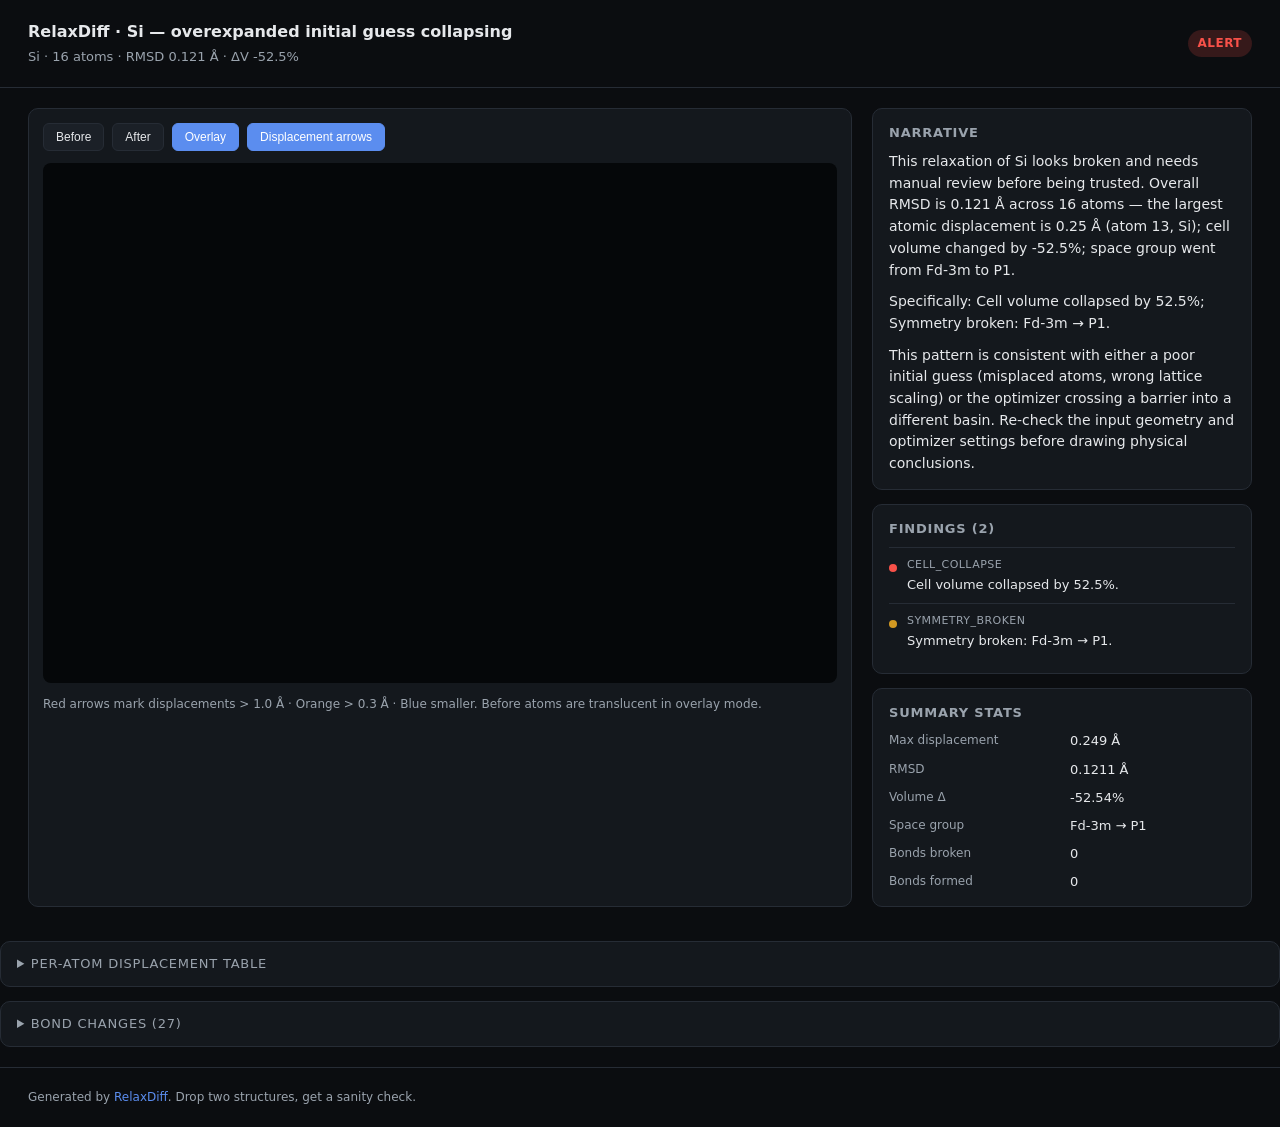
==== docs/cases/collapse.html @ 1f1e2adc "Optimize demo pipeline and symmetry handling - Rewrite examples/build.py with pure geometric constru" ====
<!doctype html>
<html lang="en">
<head>
  <meta charset="utf-8" />
  <meta name="viewport" content="width=device-width, initial-scale=1" />
  <title>RelaxDiff · Si — overexpanded initial guess collapsing</title>
  <script src="https://3Dmol.org/build/3Dmol-min.js"></script>
  <style>:root {
  --bg: #0b0d10;
  --panel: #14181d;
  --panel-2: #1b2027;
  --border: #262c35;
  --text: #e6e8eb;
  --text-dim: #9aa3ad;
  --accent: #5b8def;
  --ok: #3fb950;
  --info: #58a6ff;
  --warn: #d29922;
  --alert: #f85149;
}

* { box-sizing: border-box; }

body {
  margin: 0;
  font-family: -apple-system, BlinkMacSystemFont, "Inter", "SF Pro Text", system-ui, sans-serif;
  background: var(--bg);
  color: var(--text);
  font-size: 14px;
  line-height: 1.55;
}

header {
  padding: 20px 28px;
  border-bottom: 1px solid var(--border);
  display: flex;
  align-items: center;
  justify-content: space-between;
}

header .title { font-size: 16px; font-weight: 600; }
header .subtitle { color: var(--text-dim); font-size: 13px; margin-top: 2px; }

.severity-chip {
  display: inline-block;
  padding: 4px 10px;
  border-radius: 999px;
  font-size: 12px;
  font-weight: 600;
  text-transform: uppercase;
  letter-spacing: 0.04em;
}
.severity-ok    { background: rgba(63, 185, 80, 0.15);  color: var(--ok); }
.severity-info  { background: rgba(88, 166, 255, 0.15); color: var(--info); }
.severity-warn  { background: rgba(210, 153, 34, 0.18); color: var(--warn); }
.severity-alert { background: rgba(248, 81, 73, 0.18);  color: var(--alert); }

main {
  display: grid;
  grid-template-columns: 1fr 380px;
  gap: 20px;
  padding: 20px 28px;
  max-width: 1400px;
  margin: 0 auto;
}

@media (max-width: 980px) {
  main { grid-template-columns: 1fr; }
}

.viewer-card {
  background: var(--panel);
  border: 1px solid var(--border);
  border-radius: 10px;
  padding: 14px;
  display: flex;
  flex-direction: column;
  gap: 12px;
}

.viewer-controls {
  display: flex;
  gap: 8px;
  flex-wrap: wrap;
}

.viewer-controls button {
  background: var(--panel-2);
  color: var(--text);
  border: 1px solid var(--border);
  padding: 6px 12px;
  border-radius: 6px;
  font-size: 12px;
  cursor: pointer;
}
.viewer-controls button.active { background: var(--accent); border-color: var(--accent); color: white; }
.viewer-controls button:hover { border-color: var(--accent); }

#viewer {
  width: 100%;
  height: 520px;
  background: #050709;
  border-radius: 8px;
  position: relative;
}

.sidebar {
  display: flex;
  flex-direction: column;
  gap: 14px;
}

.card {
  background: var(--panel);
  border: 1px solid var(--border);
  border-radius: 10px;
  padding: 14px 16px;
}

.card h3 {
  margin: 0 0 8px;
  font-size: 13px;
  text-transform: uppercase;
  letter-spacing: 0.06em;
  color: var(--text-dim);
}

.narrative p { margin: 0 0 10px; }
.narrative p:last-child { margin-bottom: 0; }

.finding {
  display: flex;
  gap: 10px;
  align-items: flex-start;
  padding: 8px 0;
  border-top: 1px solid var(--border);
}
.finding:first-child { border-top: none; }
.finding .pill {
  flex-shrink: 0;
  width: 8px; height: 8px;
  border-radius: 50%;
  margin-top: 8px;
}
.finding .pill.ok    { background: var(--ok); }
.finding .pill.info  { background: var(--info); }
.finding .pill.warn  { background: var(--warn); }
.finding .pill.alert { background: var(--alert); }
.finding .body { flex: 1; }
.finding .rule { font-size: 11px; color: var(--text-dim); text-transform: uppercase; letter-spacing: 0.04em; }
.finding .short { font-size: 13px; margin-top: 2px; }

.stats {
  display: grid;
  grid-template-columns: 1fr 1fr;
  gap: 8px 16px;
}
.stat-label { color: var(--text-dim); font-size: 12px; }
.stat-value { font-size: 13px; font-variant-numeric: tabular-nums; }

details {
  background: var(--panel);
  border: 1px solid var(--border);
  border-radius: 10px;
  padding: 12px 16px;
  margin-top: 14px;
}
details summary {
  cursor: pointer;
  font-size: 13px;
  color: var(--text-dim);
  text-transform: uppercase;
  letter-spacing: 0.06em;
}
details[open] summary { margin-bottom: 10px; }

table {
  width: 100%;
  border-collapse: collapse;
  font-size: 12px;
  font-variant-numeric: tabular-nums;
}
table th, table td {
  text-align: left;
  padding: 6px 10px;
  border-bottom: 1px solid var(--border);
}
table th { color: var(--text-dim); font-weight: 500; }

footer {
  padding: 20px 28px;
  color: var(--text-dim);
  font-size: 12px;
  border-top: 1px solid var(--border);
  margin-top: 20px;
}
footer a { color: var(--accent); text-decoration: none; }</style>
</head>
<body>

<header>
  <div>
    <div class="title">RelaxDiff · Si — overexpanded initial guess collapsing</div>
    <div class="subtitle">
      Si · 16 atoms ·
      RMSD 0.121 Å ·
      ΔV -52.5%
    </div>
  </div>
  <div class="severity-chip severity-alert">
    alert
  </div>
</header>

<main>
  <section class="viewer-card">
    <div class="viewer-controls">
      <button data-mode="before">Before</button>
      <button data-mode="after">After</button>
      <button data-mode="both" class="active">Overlay</button>
      <button id="toggle-arrows" class="active">Displacement arrows</button>
    </div>
    <div id="viewer"></div>
    <div style="color: var(--text-dim); font-size: 12px;">
      Red arrows mark displacements &gt; 1.0 Å · Orange &gt; 0.3 Å · Blue smaller.
      Before atoms are translucent in overlay mode.
    </div>
  </section>

  <aside class="sidebar">
    <div class="card narrative">
      <h3>Narrative</h3>
      <p>This relaxation of Si looks broken and needs manual review before being trusted. Overall RMSD is 0.121 Å across 16 atoms — the largest atomic displacement is 0.25 Å (atom 13, Si); cell volume changed by -52.5%; space group went from Fd-3m to P1.</p>
<p>Specifically: Cell volume collapsed by 52.5%; Symmetry broken: Fd-3m → P1.</p>
<p>This pattern is consistent with either a poor initial guess (misplaced atoms, wrong lattice scaling) or the optimizer crossing a barrier into a different basin. Re-check the input geometry and optimizer settings before drawing physical conclusions.</p>
    </div>

    <div class="card">
      <h3>Findings (2)</h3>
      
      <div class="finding">
        <div class="pill alert"></div>
        <div class="body">
          <div class="rule">cell_collapse</div>
          <div class="short">Cell volume collapsed by 52.5%.</div>
        </div>
      </div>
      
      <div class="finding">
        <div class="pill warn"></div>
        <div class="body">
          <div class="rule">symmetry_broken</div>
          <div class="short">Symmetry broken: Fd-3m → P1.</div>
        </div>
      </div>
      
    </div>

    <div class="card">
      <h3>Summary stats</h3>
      <div class="stats">
        <div class="stat-label">Max displacement</div>
        <div class="stat-value">0.249 Å</div>
        <div class="stat-label">RMSD</div>
        <div class="stat-value">0.1211 Å</div>
        <div class="stat-label">Volume Δ</div>
        <div class="stat-value">-52.54%</div>
        <div class="stat-label">Space group</div>
        <div class="stat-value">Fd-3m → P1</div>
        <div class="stat-label">Bonds broken</div>
        <div class="stat-value">0</div>
        <div class="stat-label">Bonds formed</div>
        <div class="stat-value">0</div>
      </div>
    </div>
  </aside>
</main>

<details>
  <summary>Per-atom displacement table</summary>
  <table>
    <thead>
      <tr>
        <th>#</th><th>Element</th><th>Displacement (Å)</th><th>CN before</th><th>CN after</th><th>ΔCN</th>
      </tr>
    </thead>
    <tbody>
      
      <tr>
        <td>0</td>
        <td>Si</td>
        <td>0.044</td>
        <td>4</td>
        <td>4</td>
        <td>—</td>
      </tr>
      
      <tr>
        <td>1</td>
        <td>Si</td>
        <td>0.164</td>
        <td>4</td>
        <td>4</td>
        <td>—</td>
      </tr>
      
      <tr>
        <td>2</td>
        <td>Si</td>
        <td>0.164</td>
        <td>4</td>
        <td>4</td>
        <td>—</td>
      </tr>
      
      <tr>
        <td>3</td>
        <td>Si</td>
        <td>0.091</td>
        <td>4</td>
        <td>4</td>
        <td>—</td>
      </tr>
      
      <tr>
        <td>4</td>
        <td>Si</td>
        <td>0.039</td>
        <td>4</td>
        <td>4</td>
        <td>—</td>
      </tr>
      
      <tr>
        <td>5</td>
        <td>Si</td>
        <td>0.163</td>
        <td>4</td>
        <td>4</td>
        <td>—</td>
      </tr>
      
      <tr>
        <td>6</td>
        <td>Si</td>
        <td>0.025</td>
        <td>4</td>
        <td>4</td>
        <td>—</td>
      </tr>
      
      <tr>
        <td>7</td>
        <td>Si</td>
        <td>0.023</td>
        <td>4</td>
        <td>4</td>
        <td>—</td>
      </tr>
      
      <tr>
        <td>8</td>
        <td>Si</td>
        <td>0.128</td>
        <td>4</td>
        <td>4</td>
        <td>—</td>
      </tr>
      
      <tr>
        <td>9</td>
        <td>Si</td>
        <td>0.101</td>
        <td>4</td>
        <td>4</td>
        <td>—</td>
      </tr>
      
      <tr>
        <td>10</td>
        <td>Si</td>
        <td>0.125</td>
        <td>4</td>
        <td>4</td>
        <td>—</td>
      </tr>
      
      <tr>
        <td>11</td>
        <td>Si</td>
        <td>0.066</td>
        <td>4</td>
        <td>4</td>
        <td>—</td>
      </tr>
      
      <tr>
        <td>12</td>
        <td>Si</td>
        <td>0.089</td>
        <td>4</td>
        <td>4</td>
        <td>—</td>
      </tr>
      
      <tr>
        <td>13</td>
        <td>Si</td>
        <td>0.249</td>
        <td>4</td>
        <td>4</td>
        <td>—</td>
      </tr>
      
      <tr>
        <td>14</td>
        <td>Si</td>
        <td>0.148</td>
        <td>4</td>
        <td>4</td>
        <td>—</td>
      </tr>
      
      <tr>
        <td>15</td>
        <td>Si</td>
        <td>0.059</td>
        <td>4</td>
        <td>4</td>
        <td>—</td>
      </tr>
      
    </tbody>
  </table>
</details>

<details>
  <summary>Bond changes (27)</summary>
  
  <table>
    <thead>
      <tr><th>i</th><th>j</th><th>Pair</th><th>Before (Å)</th><th>After (Å)</th><th>Δ (Å)</th><th>Kind</th></tr>
    </thead>
    <tbody>
      
      <tr>
        <td>0</td>
        <td>1</td>
        <td>Si–Si</td>
        <td>2.351</td>
        <td>1.589</td>
        <td>-0.762</td>
        <td>compressed</td>
      </tr>
      
      <tr>
        <td>0</td>
        <td>3</td>
        <td>Si–Si</td>
        <td>2.351</td>
        <td>1.965</td>
        <td>-0.387</td>
        <td>compressed</td>
      </tr>
      
      <tr>
        <td>0</td>
        <td>5</td>
        <td>Si–Si</td>
        <td>2.351</td>
        <td>1.808</td>
        <td>-0.544</td>
        <td>compressed</td>
      </tr>
      
      <tr>
        <td>0</td>
        <td>9</td>
        <td>Si–Si</td>
        <td>2.351</td>
        <td>1.811</td>
        <td>-0.540</td>
        <td>compressed</td>
      </tr>
      
      <tr>
        <td>1</td>
        <td>2</td>
        <td>Si–Si</td>
        <td>2.351</td>
        <td>1.920</td>
        <td>-0.431</td>
        <td>compressed</td>
      </tr>
      
      <tr>
        <td>1</td>
        <td>4</td>
        <td>Si–Si</td>
        <td>2.351</td>
        <td>1.739</td>
        <td>-0.612</td>
        <td>compressed</td>
      </tr>
      
      <tr>
        <td>1</td>
        <td>8</td>
        <td>Si–Si</td>
        <td>2.351</td>
        <td>1.933</td>
        <td>-0.418</td>
        <td>compressed</td>
      </tr>
      
      <tr>
        <td>2</td>
        <td>7</td>
        <td>Si–Si</td>
        <td>2.351</td>
        <td>1.788</td>
        <td>-0.563</td>
        <td>compressed</td>
      </tr>
      
      <tr>
        <td>2</td>
        <td>11</td>
        <td>Si–Si</td>
        <td>2.351</td>
        <td>1.727</td>
        <td>-0.624</td>
        <td>compressed</td>
      </tr>
      
      <tr>
        <td>3</td>
        <td>6</td>
        <td>Si–Si</td>
        <td>2.351</td>
        <td>1.690</td>
        <td>-0.661</td>
        <td>compressed</td>
      </tr>
      
      <tr>
        <td>3</td>
        <td>10</td>
        <td>Si–Si</td>
        <td>2.351</td>
        <td>1.914</td>
        <td>-0.437</td>
        <td>compressed</td>
      </tr>
      
      <tr>
        <td>4</td>
        <td>7</td>
        <td>Si–Si</td>
        <td>2.351</td>
        <td>1.994</td>
        <td>-0.357</td>
        <td>compressed</td>
      </tr>
      
      <tr>
        <td>4</td>
        <td>13</td>
        <td>Si–Si</td>
        <td>2.351</td>
        <td>1.845</td>
        <td>-0.506</td>
        <td>compressed</td>
      </tr>
      
      <tr>
        <td>5</td>
        <td>6</td>
        <td>Si–Si</td>
        <td>2.351</td>
        <td>1.895</td>
        <td>-0.456</td>
        <td>compressed</td>
      </tr>
      
      <tr>
        <td>5</td>
        <td>12</td>
        <td>Si–Si</td>
        <td>2.351</td>
        <td>1.529</td>
        <td>-0.822</td>
        <td>compressed</td>
      </tr>
      
      <tr>
        <td>6</td>
        <td>7</td>
        <td>Si–Si</td>
        <td>2.351</td>
        <td>1.754</td>
        <td>-0.597</td>
        <td>compressed</td>
      </tr>
      
      <tr>
        <td>6</td>
        <td>15</td>
        <td>Si–Si</td>
        <td>2.351</td>
        <td>1.914</td>
        <td>-0.438</td>
        <td>compressed</td>
      </tr>
      
      <tr>
        <td>7</td>
        <td>14</td>
        <td>Si–Si</td>
        <td>2.351</td>
        <td>1.773</td>
        <td>-0.578</td>
        <td>compressed</td>
      </tr>
      
      <tr>
        <td>8</td>
        <td>13</td>
        <td>Si–Si</td>
        <td>2.351</td>
        <td>1.639</td>
        <td>-0.712</td>
        <td>compressed</td>
      </tr>
      
      <tr>
        <td>9</td>
        <td>10</td>
        <td>Si–Si</td>
        <td>2.351</td>
        <td>1.783</td>
        <td>-0.569</td>
        <td>compressed</td>
      </tr>
      
      <tr>
        <td>9</td>
        <td>12</td>
        <td>Si–Si</td>
        <td>2.351</td>
        <td>1.775</td>
        <td>-0.576</td>
        <td>compressed</td>
      </tr>
      
      <tr>
        <td>10</td>
        <td>11</td>
        <td>Si–Si</td>
        <td>2.351</td>
        <td>1.813</td>
        <td>-0.539</td>
        <td>compressed</td>
      </tr>
      
      <tr>
        <td>10</td>
        <td>15</td>
        <td>Si–Si</td>
        <td>2.351</td>
        <td>1.775</td>
        <td>-0.576</td>
        <td>compressed</td>
      </tr>
      
      <tr>
        <td>11</td>
        <td>14</td>
        <td>Si–Si</td>
        <td>2.351</td>
        <td>1.990</td>
        <td>-0.362</td>
        <td>compressed</td>
      </tr>
      
      <tr>
        <td>12</td>
        <td>15</td>
        <td>Si–Si</td>
        <td>2.351</td>
        <td>1.706</td>
        <td>-0.645</td>
        <td>compressed</td>
      </tr>
      
      <tr>
        <td>13</td>
        <td>14</td>
        <td>Si–Si</td>
        <td>2.351</td>
        <td>1.697</td>
        <td>-0.655</td>
        <td>compressed</td>
      </tr>
      
      <tr>
        <td>14</td>
        <td>15</td>
        <td>Si–Si</td>
        <td>2.351</td>
        <td>1.912</td>
        <td>-0.440</td>
        <td>compressed</td>
      </tr>
      
    </tbody>
  </table>
  
</details>

<footer>
  Generated by <a href="https://github.com/zoe/relaxdiff">RelaxDiff</a>.
  Drop two structures, get a sanity check.
</footer>

<script id="relaxdiff-payload" type="application/json">{"title": "RelaxDiff \u00b7 Si \u2014 overexpanded initial guess collapsing", "narrative_html": "<p>This relaxation of Si looks broken and needs manual review before being trusted. Overall RMSD is 0.121 \u00c5 across 16 atoms \u2014 the largest atomic displacement is 0.25 \u00c5 (atom 13, Si); cell volume changed by -52.5%; space group went from Fd-3m to P1.</p>\n<p>Specifically: Cell volume collapsed by 52.5%; Symmetry broken: Fd-3m \u2192 P1.</p>\n<p>This pattern is consistent with either a poor initial guess (misplaced atoms, wrong lattice scaling) or the optimizer crossing a barrier into a different basin. Re-check the input geometry and optimizer settings before drawing physical conclusions.</p>", "diagnosis": {"findings": [{"rule": "cell_collapse", "severity": "alert", "short": "Cell volume collapsed by 52.5%.", "magnitude": -0.5254479999999998, "atoms_involved": [], "detail": {"volume_before": 320.2060139999999, "volume_after": 151.95440435572803}}, {"rule": "symmetry_broken", "severity": "warn", "short": "Symmetry broken: Fd-3m \u2192 P1.", "magnitude": 226.0, "atoms_involved": [], "detail": {"before": {"space_group_number": 227, "space_group_symbol": "Fd-3m", "point_group": "m-3m", "crystal_system": "cubic", "n_symmetry_ops": 384, "symprec": 0.2}, "after": {"space_group_number": 1, "space_group_symbol": "P1", "point_group": "1", "crystal_system": "triclinic", "n_symmetry_ops": 1, "symprec": 0.2}}}], "overall_severity": "alert", "summary_stats": {"max_displacement": 0.24882498392083616, "rmsd": 0.12108390348542526, "volume_change_frac": -0.5254479999999998, "space_group_before": 227, "space_group_after": 1, "bonds_broken": 0, "bonds_formed": 0, "n_atoms_moved_over_0p5A": 0}}, "geometry": {"per_atom": [{"index": 0, "element": "Si", "displacement": 0.04373811820388071, "displacement_vec": [-0.030338238134763138, 0.006356336670918628, -0.030857920782531346], "cn_before": 4, "cn_after": 4, "cn_change": 0}, {"index": 1, "element": "Si", "displacement": 0.1636253702748522, "displacement_vec": [-0.10845924989616194, -0.03584805573452907, -0.11715276270578717], "cn_before": 4, "cn_after": 4, "cn_change": 0}, {"index": 2, "element": "Si", "displacement": 0.16420055092623237, "displacement_vec": [-0.11191025004801276, -0.014536016810110129, -0.11927540012075283], "cn_before": 4, "cn_after": 4, "cn_change": 0}, {"index": 3, "element": "Si", "displacement": 0.09083076388593203, "displacement_vec": [0.058913059087797384, -0.015018534484131894, 0.06748275897567149], "cn_before": 4, "cn_after": 4, "cn_change": 0}, {"index": 4, "element": "Si", "displacement": 0.038506765300386915, "displacement_vec": [-0.015079235575460686, 0.020976472126018247, -0.02855477622929695], "cn_before": 4, "cn_after": 4, "cn_change": 0}, {"index": 5, "element": "Si", "displacement": 0.1631174619328077, "displacement_vec": [0.09320715471824016, 0.028969813037436853, 0.13069232046798682], "cn_before": 4, "cn_after": 4, "cn_change": 0}, {"index": 6, "element": "Si", "displacement": 0.024623764446473094, "displacement_vec": [0.012609984409943261, 0.00920533935715351, 0.019041528195394952], "cn_before": 4, "cn_after": 4, "cn_change": 0}, {"index": 7, "element": "Si", "displacement": 0.022675639627812796, "displacement_vec": [-0.01664952052827537, -0.002607250323491393, -0.01517169550378682], "cn_before": 4, "cn_after": 4, "cn_change": 0}, {"index": 8, "element": "Si", "displacement": 0.1277543443386922, "displacement_vec": [-0.07500364989420143, 0.0029652943415293966, -0.10337713494494462], "cn_before": 4, "cn_after": 4, "cn_change": 0}, {"index": 9, "element": "Si", "displacement": 0.1007742839341626, "displacement_vec": [0.06940451602219762, 0.009418042254999875, 0.07245529613665776], "cn_before": 4, "cn_after": 4, "cn_change": 0}, {"index": 10, "element": "Si", "displacement": 0.12473623799977213, "displacement_vec": [-0.09291086026908292, 0.0007801799297009285, -0.08322314842441395], "cn_before": 4, "cn_after": 4, "cn_change": 0}, {"index": 11, "element": "Si", "displacement": 0.06643536890389903, "displacement_vec": [-0.05516151319353833, -0.016755607083495796, -0.033016894688322175], "cn_before": 4, "cn_after": 4, "cn_change": 0}, {"index": 12, "element": "Si", "displacement": 0.0886292071120103, "displacement_vec": [-0.0595648535419071, -0.006552931352534009, -0.06530102347225311], "cn_before": 4, "cn_after": 4, "cn_change": 0}, {"index": 13, "element": "Si", "displacement": 0.24882498392083616, "displacement_vec": [0.1785402045907285, 0.014847118130611826, 0.17267550796543452], "cn_before": 4, "cn_after": 4, "cn_change": 0}, {"index": 14, "element": "Si", "displacement": 0.14767825369701978, "displacement_vec": [0.10435072385539305, -0.01669119624914498, 0.10315617777733611], "cn_before": 4, "cn_after": 4, "cn_change": 0}, {"index": 15, "element": "Si", "displacement": 0.05869216375006706, "displacement_vec": [0.04805172839710174, 0.014490996189067292, 0.030427167353605067], "cn_before": 4, "cn_after": 4, "cn_change": 0}], "bond_changes": [{"i": 0, "j": 1, "element_i": "Si", "element_j": "Si", "length_before": 2.351258971274751, "length_after": 1.5894036586053746, "delta": -0.7618553126693763, "kind": "compressed"}, {"i": 0, "j": 3, "element_i": "Si", "element_j": "Si", "length_before": 2.351258971274751, "length_after": 1.9645656892022831, "delta": -0.3866932820724678, "kind": "compressed"}, {"i": 0, "j": 5, "element_i": "Si", "element_j": "Si", "length_before": 2.351258971274751, "length_after": 1.807533086784916, "delta": -0.5437258844898349, "kind": "compressed"}, {"i": 0, "j": 9, "element_i": "Si", "element_j": "Si", "length_before": 2.351258971274751, "length_after": 1.8112219959855542, "delta": -0.5400369752891967, "kind": "compressed"}, {"i": 1, "j": 2, "element_i": "Si", "element_j": "Si", "length_before": 2.351258971274751, "length_after": 1.9200175195642661, "delta": -0.4312414517104848, "kind": "compressed"}, {"i": 1, "j": 4, "element_i": "Si", "element_j": "Si", "length_before": 2.351258971274751, "length_after": 1.7388458365965693, "delta": -0.6124131346781816, "kind": "compressed"}, {"i": 1, "j": 8, "element_i": "Si", "element_j": "Si", "length_before": 2.351258971274751, "length_after": 1.9331698190607374, "delta": -0.41808915221401355, "kind": "compressed"}, {"i": 2, "j": 7, "element_i": "Si", "element_j": "Si", "length_before": 2.351258971274751, "length_after": 1.7880127116828786, "delta": -0.5632462595918724, "kind": "compressed"}, {"i": 2, "j": 11, "element_i": "Si", "element_j": "Si", "length_before": 2.351258971274751, "length_after": 1.727334373728271, "delta": -0.62392459754648, "kind": "compressed"}, {"i": 3, "j": 6, "element_i": "Si", "element_j": "Si", "length_before": 2.351258971274751, "length_after": 1.6902542145985189, "delta": -0.661004756676232, "kind": "compressed"}, {"i": 3, "j": 10, "element_i": "Si", "element_j": "Si", "length_before": 2.351258971274751, "length_after": 1.9144840938491041, "delta": -0.4367748774256468, "kind": "compressed"}, {"i": 4, "j": 7, "element_i": "Si", "element_j": "Si", "length_before": 2.351258971274751, "length_after": 1.9939458282409512, "delta": -0.3573131430337997, "kind": "compressed"}, {"i": 4, "j": 13, "element_i": "Si", "element_j": "Si", "length_before": 2.351258971274751, "length_after": 1.845118748356158, "delta": -0.506140222918593, "kind": "compressed"}, {"i": 5, "j": 6, "element_i": "Si", "element_j": "Si", "length_before": 2.351258971274751, "length_after": 1.8950175793341937, "delta": -0.45624139194055724, "kind": "compressed"}, {"i": 5, "j": 12, "element_i": "Si", "element_j": "Si", "length_before": 2.351258971274751, "length_after": 1.5291050324515245, "delta": -0.8221539388232264, "kind": "compressed"}, {"i": 6, "j": 7, "element_i": "Si", "element_j": "Si", "length_before": 2.351258971274751, "length_after": 1.754276047317014, "delta": -0.5969829239577369, "kind": "compressed"}, {"i": 6, "j": 15, "element_i": "Si", "element_j": "Si", "length_before": 2.351258971274751, "length_after": 1.913674596548688, "delta": -0.4375843747260628, "kind": "compressed"}, {"i": 7, "j": 14, "element_i": "Si", "element_j": "Si", "length_before": 2.351258971274751, "length_after": 1.7731385793254877, "delta": -0.5781203919492632, "kind": "compressed"}, {"i": 8, "j": 13, "element_i": "Si", "element_j": "Si", "length_before": 2.351258971274751, "length_after": 1.6390700809182204, "delta": -0.7121888903565305, "kind": "compressed"}, {"i": 9, "j": 10, "element_i": "Si", "element_j": "Si", "length_before": 2.351258971274751, "length_after": 1.7826414888343485, "delta": -0.5686174824404024, "kind": "compressed"}, {"i": 9, "j": 12, "element_i": "Si", "element_j": "Si", "length_before": 2.351258971274751, "length_after": 1.7749288022437975, "delta": -0.5763301690309535, "kind": "compressed"}, {"i": 10, "j": 11, "element_i": "Si", "element_j": "Si", "length_before": 2.351258971274751, "length_after": 1.8126613797454079, "delta": -0.5385975915293431, "kind": "compressed"}, {"i": 10, "j": 15, "element_i": "Si", "element_j": "Si", "length_before": 2.351258971274751, "length_after": 1.7748036652630401, "delta": -0.5764553060117108, "kind": "compressed"}, {"i": 11, "j": 14, "element_i": "Si", "element_j": "Si", "length_before": 2.351258971274751, "length_after": 1.989616745244434, "delta": -0.3616422260303169, "kind": "compressed"}, {"i": 12, "j": 15, "element_i": "Si", "element_j": "Si", "length_before": 2.351258971274751, "length_after": 1.7060669065136214, "delta": -0.6451920647611296, "kind": "compressed"}, {"i": 13, "j": 14, "element_i": "Si", "element_j": "Si", "length_before": 2.351258971274751, "length_after": 1.6965438173489373, "delta": -0.6547151539258136, "kind": "compressed"}, {"i": 14, "j": 15, "element_i": "Si", "element_j": "Si", "length_before": 2.351258971274751, "length_after": 1.911631140685174, "delta": -0.4396278305895769, "kind": "compressed"}], "cell": {"a_before": 7.679179643685906, "a_after": 5.989760122075007, "b_before": 7.679179643685906, "b_after": 5.989760122075007, "c_before": 7.679179643685906, "c_after": 5.989760122075007, "alpha_before": 60.00000000000001, "alpha_after": 59.99999999999999, "beta_before": 60.00000000000001, "beta_after": 59.99999999999999, "gamma_before": 60.00000000000001, "gamma_after": 59.99999999999999, "volume_before": 320.2060139999999, "volume_after": 151.95440435572803, "volume_change_frac": -0.5254479999999998}, "strain": [[-0.21999999999999997, 0.0, 0.0], [0.0, -0.21999999999999997, 0.0], [0.0, 0.0, -0.21999999999999997]], "rotation": [[0.0, -1.9767751103098082e-17, 1.0], [-1.976775110309808e-17, -1.0, -1.9767751103098082e-17], [1.0, -1.976775110309808e-17, 0.0]], "rmsd": 0.12108390348542526, "max_displacement": 0.24882498392083616, "max_displacement_index": 13, "formula": "Si", "n_atoms": 16}, "symmetry": {"before": {"space_group_number": 227, "space_group_symbol": "Fd-3m", "point_group": "m-3m", "crystal_system": "cubic", "n_symmetry_ops": 384, "symprec": 0.2}, "after": {"space_group_number": 1, "space_group_symbol": "P1", "point_group": "1", "crystal_system": "triclinic", "n_symmetry_ops": 1, "symprec": 0.2}, "space_group_changed": true, "direction": "broken", "tolerance_scan": [{"symprec": 0.001, "before_sg": 227, "after_sg": 1, "before_symbol": "Fd-3m", "after_symbol": "P1", "changed": true}, {"symprec": 0.01, "before_sg": 227, "after_sg": 1, "before_symbol": "Fd-3m", "after_symbol": "P1", "changed": true}, {"symprec": 0.05, "before_sg": 227, "after_sg": 1, "before_symbol": "Fd-3m", "after_symbol": "P1", "changed": true}, {"symprec": 0.1, "before_sg": 227, "after_sg": 1, "before_symbol": "Fd-3m", "after_symbol": "P1", "changed": true}, {"symprec": 0.2, "before_sg": 227, "after_sg": 1, "before_symbol": "Fd-3m", "after_symbol": "P1", "changed": true}]}, "before_cif": "# generated using pymatgen\ndata_Si\n_symmetry_space_group_name_H-M   'P 1'\n_cell_length_a   7.67917964\n_cell_length_b   7.67917964\n_cell_length_c   7.67917964\n_cell_angle_alpha   60.00000000\n_cell_angle_beta   60.00000000\n_cell_angle_gamma   60.00000000\n_symmetry_Int_Tables_number   1\n_chemical_formula_structural   Si\n_chemical_formula_sum   Si16\n_cell_volume   320.20601400\n_cell_formula_units_Z   16\nloop_\n _symmetry_equiv_pos_site_id\n _symmetry_equiv_pos_as_xyz\n  1  'x, y, z'\nloop_\n _atom_site_type_symbol\n _atom_site_label\n _atom_site_symmetry_multiplicity\n _atom_site_fract_x\n _atom_site_fract_y\n _atom_site_fract_z\n _atom_site_occupancy\n  Si  Si0  1  0.00000000  0.00000000  0.00000000  1\n  Si  Si1  1  0.12500000  0.12500000  0.12500000  1\n  Si  Si2  1  0.00000000  0.00000000  0.50000000  1\n  Si  Si3  1  0.12500000  0.12500000  0.62500000  1\n  Si  Si4  1  -0.00000000  0.50000000  0.00000000  1\n  Si  Si5  1  0.12500000  0.62500000  0.12500000  1\n  Si  Si6  1  0.00000000  0.50000000  0.50000000  1\n  Si  Si7  1  0.12500000  0.62500000  0.62500000  1\n  Si  Si8  1  0.50000000  0.00000000  0.00000000  1\n  Si  Si9  1  0.62500000  0.12500000  0.12500000  1\n  Si  Si10  1  0.50000000  0.00000000  0.50000000  1\n  Si  Si11  1  0.62500000  0.12500000  0.62500000  1\n  Si  Si12  1  0.50000000  0.50000000  0.00000000  1\n  Si  Si13  1  0.62500000  0.62500000  0.12500000  1\n  Si  Si14  1  0.50000000  0.50000000  0.50000000  1\n  Si  Si15  1  0.62500000  0.62500000  0.62500000  1\n", "after_cif": "# generated using pymatgen\ndata_Si\n_symmetry_space_group_name_H-M   'P 1'\n_cell_length_a   5.98976012\n_cell_length_b   5.98976012\n_cell_length_c   5.98976012\n_cell_angle_alpha   60.00000000\n_cell_angle_beta   60.00000000\n_cell_angle_gamma   60.00000000\n_symmetry_Int_Tables_number   1\n_chemical_formula_structural   Si\n_chemical_formula_sum   Si16\n_cell_volume   151.95440436\n_cell_formula_units_Z   16\nloop_\n _symmetry_equiv_pos_site_id\n _symmetry_equiv_pos_as_xyz\n  1  'x, y, z'\nloop_\n _atom_site_type_symbol\n _atom_site_label\n _atom_site_symmetry_multiplicity\n _atom_site_fract_x\n _atom_site_fract_y\n _atom_site_fract_z\n _atom_site_occupancy\n  Si  Si_12  1  0.00488586  -0.01165236  0.00575592  1\n  Si  Si_15  1  0.08771424  0.13166619  0.10226892  1\n  Si  Si_14  1  -0.01833347  -0.01175079  0.49399727  1\n  Si  Si_9  1  0.11960168  0.15064916  0.60525428  1\n  Si  Si_16  1  0.00627903  0.47792613  0.02883979  1\n  Si  Si_11  1  0.18062948  0.62391441  0.11787180  1\n  Si  Si_10  1  0.01308964  0.49556893  0.50232195  1\n  Si  Si_13  1  0.12405456  0.62389025  0.62158038  1\n  Si  Si_8  1  0.47873080  -0.02093785  0.02623370  1\n  Si  Si_3  1  0.63543765  0.13179323  0.13033004  1\n  Si  Si_2  1  0.50876268  -0.01887624  0.49254350  1\n  Si  Si_5  1  0.62951114  0.12990302  0.59243661  1\n  Si  Si_4  1  0.48971279  0.49256661  -0.00068371  1\n  Si  Si_7  1  0.63251919  0.64890889  0.14233787  1\n  Si  Si_6  1  0.48502784  0.53544125  0.48702775  1\n  Si  Si_1  1  0.62237689  0.62098915  0.65188394  1\n", "displacements": [{"index": 0, "element": "Si", "displacement": 0.04373811820388071, "vec": [-0.030338238134763138, 0.006356336670918628, -0.030857920782531346], "cn_before": 4, "cn_after": 4}, {"index": 1, "element": "Si", "displacement": 0.1636253702748522, "vec": [-0.10845924989616194, -0.03584805573452907, -0.11715276270578717], "cn_before": 4, "cn_after": 4}, {"index": 2, "element": "Si", "displacement": 0.16420055092623237, "vec": [-0.11191025004801276, -0.014536016810110129, -0.11927540012075283], "cn_before": 4, "cn_after": 4}, {"index": 3, "element": "Si", "displacement": 0.09083076388593203, "vec": [0.058913059087797384, -0.015018534484131894, 0.06748275897567149], "cn_before": 4, "cn_after": 4}, {"index": 4, "element": "Si", "displacement": 0.038506765300386915, "vec": [-0.015079235575460686, 0.020976472126018247, -0.02855477622929695], "cn_before": 4, "cn_after": 4}, {"index": 5, "element": "Si", "displacement": 0.1631174619328077, "vec": [0.09320715471824016, 0.028969813037436853, 0.13069232046798682], "cn_before": 4, "cn_after": 4}, {"index": 6, "element": "Si", "displacement": 0.024623764446473094, "vec": [0.012609984409943261, 0.00920533935715351, 0.019041528195394952], "cn_before": 4, "cn_after": 4}, {"index": 7, "element": "Si", "displacement": 0.022675639627812796, "vec": [-0.01664952052827537, -0.002607250323491393, -0.01517169550378682], "cn_before": 4, "cn_after": 4}, {"index": 8, "element": "Si", "displacement": 0.1277543443386922, "vec": [-0.07500364989420143, 0.0029652943415293966, -0.10337713494494462], "cn_before": 4, "cn_after": 4}, {"index": 9, "element": "Si", "displacement": 0.1007742839341626, "vec": [0.06940451602219762, 0.009418042254999875, 0.07245529613665776], "cn_before": 4, "cn_after": 4}, {"index": 10, "element": "Si", "displacement": 0.12473623799977213, "vec": [-0.09291086026908292, 0.0007801799297009285, -0.08322314842441395], "cn_before": 4, "cn_after": 4}, {"index": 11, "element": "Si", "displacement": 0.06643536890389903, "vec": [-0.05516151319353833, -0.016755607083495796, -0.033016894688322175], "cn_before": 4, "cn_after": 4}, {"index": 12, "element": "Si", "displacement": 0.0886292071120103, "vec": [-0.0595648535419071, -0.006552931352534009, -0.06530102347225311], "cn_before": 4, "cn_after": 4}, {"index": 13, "element": "Si", "displacement": 0.24882498392083616, "vec": [0.1785402045907285, 0.014847118130611826, 0.17267550796543452], "cn_before": 4, "cn_after": 4}, {"index": 14, "element": "Si", "displacement": 0.14767825369701978, "vec": [0.10435072385539305, -0.01669119624914498, 0.10315617777733611], "cn_before": 4, "cn_after": 4}, {"index": 15, "element": "Si", "displacement": 0.05869216375006706, "vec": [0.04805172839710174, 0.014490996189067292, 0.030427167353605067], "cn_before": 4, "cn_after": 4}], "max_displacement": 0.24882498392083616, "severity_overall": "alert", "viewer_lib": "embedded", "threedmol_url": "https://3Dmol.org/build/3Dmol-min.js"}</script>
<script>
  window.__RELAXDIFF__ = JSON.parse(document.getElementById("relaxdiff-payload").textContent);
</script>
<script>// In-page viewer logic. Reads window.__RELAXDIFF__ payload and drives 3Dmol.js.

(function () {
  const data = window.__RELAXDIFF__;
  if (!data) return;

  const containerId = "viewer";
  const viewer = $3Dmol.createViewer(containerId, { backgroundColor: "#050709" });

  function addStructure(cif, opacity, hidden) {
    const model = viewer.addModel(cif, "cif", { keepH: true });
    model.setStyle({}, { stick: { radius: 0.12 }, sphere: { scale: 0.28, opacity: opacity } });
    if (hidden) viewer.setStyle({ model: model }, { sphere: { hidden: true }, stick: { hidden: true } });
    return model;
  }

  const beforeModel = addStructure(data.before_cif, 0.5, false);
  const afterModel = addStructure(data.after_cif, 1.0, false);

  function addArrows() {
    const top = [...data.displacements]
      .sort((a, b) => b.displacement - a.displacement)
      .slice(0, Math.min(20, data.displacements.length));

    // Pull start positions from the after model atoms in input order
    const afterAtoms = afterModel.selectedAtoms({});
    top.forEach((d) => {
      if (d.displacement < 0.05) return;
      const a = afterAtoms[d.index];
      if (!a) return;
      const end = { x: a.x, y: a.y, z: a.z };
      const start = { x: a.x - d.vec[0], y: a.y - d.vec[1], z: a.z - d.vec[2] };
      viewer.addArrow({
        start: start,
        end: end,
        radius: 0.06,
        radiusRatio: 2.0,
        color: d.displacement > 1.0 ? "#f85149" : d.displacement > 0.3 ? "#d29922" : "#58a6ff",
      });
    });
  }

  function addUnitCell() {
    viewer.addUnitCell(afterModel, { box: { color: "#3a4252" } });
  }

  addArrows();
  addUnitCell();
  viewer.zoomTo();
  viewer.render();

  // Toggle modes
  const state = { mode: "both", arrows: true };

  function setMode(mode) {
    state.mode = mode;
    if (mode === "before") {
      viewer.setStyle({ model: beforeModel }, { stick: { radius: 0.14 }, sphere: { scale: 0.32 } });
      viewer.setStyle({ model: afterModel }, { stick: { hidden: true }, sphere: { hidden: true } });
    } else if (mode === "after") {
      viewer.setStyle({ model: beforeModel }, { stick: { hidden: true }, sphere: { hidden: true } });
      viewer.setStyle({ model: afterModel }, { stick: { radius: 0.14 }, sphere: { scale: 0.32 } });
    } else {
      viewer.setStyle({ model: beforeModel }, { stick: { radius: 0.10 }, sphere: { scale: 0.24, opacity: 0.45 } });
      viewer.setStyle({ model: afterModel }, { stick: { radius: 0.14 }, sphere: { scale: 0.30 } });
    }
    viewer.render();
  }

  function toggleArrows() {
    state.arrows = !state.arrows;
    viewer.removeAllShapes();
    if (state.arrows) addArrows();
    addUnitCell();
    viewer.render();
  }

  document.querySelectorAll("[data-mode]").forEach((btn) => {
    btn.addEventListener("click", () => {
      document.querySelectorAll("[data-mode]").forEach((b) => b.classList.remove("active"));
      btn.classList.add("active");
      setMode(btn.dataset.mode);
    });
  });

  const arrowsBtn = document.getElementById("toggle-arrows");
  if (arrowsBtn) {
    arrowsBtn.addEventListener("click", () => {
      arrowsBtn.classList.toggle("active");
      toggleArrows();
    });
  }

  // Default: both view + arrows
  setMode("both");
})();</script>

</body>
</html>
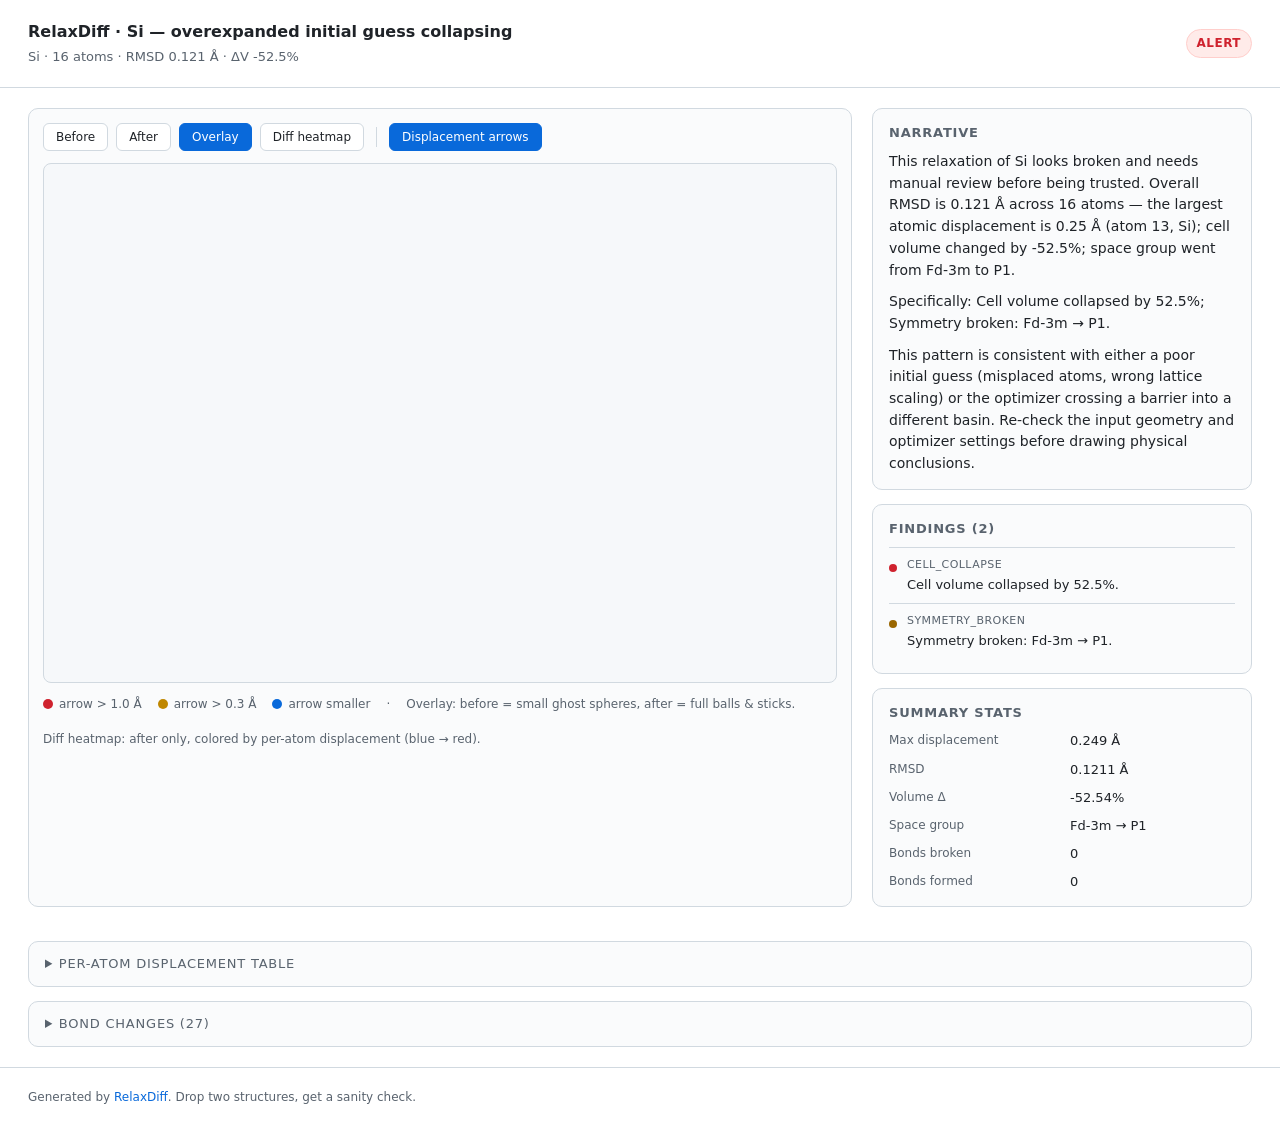
==== commit 39ad5133: "Light theme, sharper diff viewer, DeepSeek backend, Pages CI, polished README UI / viewer - Switch t" ====
--- a/docs/cases/collapse.html
+++ b/docs/cases/collapse.html
@@ -6,17 +6,19 @@
   <title>RelaxDiff · Si — overexpanded initial guess collapsing</title>
   <script src="https://3Dmol.org/build/3Dmol-min.js"></script>
   <style>:root {
-  --bg: #0b0d10;
-  --panel: #14181d;
-  --panel-2: #1b2027;
-  --border: #262c35;
-  --text: #e6e8eb;
-  --text-dim: #9aa3ad;
-  --accent: #5b8def;
-  --ok: #3fb950;
-  --info: #58a6ff;
-  --warn: #d29922;
-  --alert: #f85149;
+  --bg: #ffffff;
+  --panel: #fafbfc;
+  --panel-2: #f0f3f6;
+  --border: #d1d9e0;
+  --text: #1f2328;
+  --text-dim: #59636e;
+  --accent: #0969da;
+  --viewer-bg: #f6f8fa;
+
+  --ok: #1a7f37;
+  --info: #0969da;
+  --warn: #9a6700;
+  --alert: #cf222e;
 }
 
 * { box-sizing: border-box; }
@@ -36,6 +38,7 @@
   display: flex;
   align-items: center;
   justify-content: space-between;
+  background: var(--bg);
 }
 
 header .title { font-size: 16px; font-weight: 600; }
@@ -49,11 +52,12 @@
   font-weight: 600;
   text-transform: uppercase;
   letter-spacing: 0.04em;
-}
-.severity-ok    { background: rgba(63, 185, 80, 0.15);  color: var(--ok); }
-.severity-info  { background: rgba(88, 166, 255, 0.15); color: var(--info); }
-.severity-warn  { background: rgba(210, 153, 34, 0.18); color: var(--warn); }
-.severity-alert { background: rgba(248, 81, 73, 0.18);  color: var(--alert); }
+  border: 1px solid transparent;
+}
+.severity-ok    { background: #dafbe1; color: var(--ok);    border-color: #aceebb; }
+.severity-info  { background: #ddf4ff; color: var(--info);  border-color: #b6e3ff; }
+.severity-warn  { background: #fff8c5; color: var(--warn);  border-color: #f0e2a3; }
+.severity-alert { background: #ffebe9; color: var(--alert); border-color: #ffcecb; }
 
 main {
   display: grid;
@@ -85,23 +89,48 @@
 }
 
 .viewer-controls button {
-  background: var(--panel-2);
+  background: #ffffff;
   color: var(--text);
   border: 1px solid var(--border);
   padding: 6px 12px;
   border-radius: 6px;
   font-size: 12px;
   cursor: pointer;
-}
-.viewer-controls button.active { background: var(--accent); border-color: var(--accent); color: white; }
-.viewer-controls button:hover { border-color: var(--accent); }
+  font-family: inherit;
+}
+.viewer-controls button.active {
+  background: var(--accent);
+  border-color: var(--accent);
+  color: #ffffff;
+}
+.viewer-controls button:hover:not(.active) { border-color: var(--accent); color: var(--accent); }
+
+.viewer-controls .divider {
+  width: 1px; background: var(--border); margin: 4px 4px; align-self: stretch;
+}
 
 #viewer {
   width: 100%;
   height: 520px;
-  background: #050709;
+  background: var(--viewer-bg);
   border-radius: 8px;
   position: relative;
+  border: 1px solid var(--border);
+}
+
+.legend {
+  display: flex;
+  gap: 16px;
+  font-size: 12px;
+  color: var(--text-dim);
+  flex-wrap: wrap;
+}
+.legend-dot {
+  display: inline-block;
+  width: 10px; height: 10px;
+  border-radius: 50%;
+  vertical-align: middle;
+  margin-right: 6px;
 }
 
 .sidebar {
@@ -163,7 +192,8 @@
   border: 1px solid var(--border);
   border-radius: 10px;
   padding: 12px 16px;
-  margin-top: 14px;
+  margin: 14px 28px;
+  max-width: 1400px;
 }
 details summary {
   cursor: pointer;
@@ -217,13 +247,19 @@
     <div class="viewer-controls">
       <button data-mode="before">Before</button>
       <button data-mode="after">After</button>
-      <button data-mode="both" class="active">Overlay</button>
+      <button data-mode="overlay" class="active">Overlay</button>
+      <button data-mode="diff">Diff heatmap</button>
+      <span class="divider"></span>
       <button id="toggle-arrows" class="active">Displacement arrows</button>
     </div>
     <div id="viewer"></div>
-    <div style="color: var(--text-dim); font-size: 12px;">
-      Red arrows mark displacements &gt; 1.0 Å · Orange &gt; 0.3 Å · Blue smaller.
-      Before atoms are translucent in overlay mode.
+    <div class="legend">
+      <span><span class="legend-dot" style="background:#cf222e"></span>arrow &gt; 1.0 Å</span>
+      <span><span class="legend-dot" style="background:#bf8700"></span>arrow &gt; 0.3 Å</span>
+      <span><span class="legend-dot" style="background:#0969da"></span>arrow smaller</span>
+      <span style="color: var(--text-dim);">·</span>
+      <span style="color: var(--text-dim);">Overlay: before = small ghost spheres, after = full balls &amp; sticks.</span>
+      <span style="color: var(--text-dim);">Diff heatmap: after only, colored by per-atom displacement (blue → red).</span>
     </div>
   </section>
 
@@ -733,25 +769,95 @@
   const data = window.__RELAXDIFF__;
   if (!data) return;
 
-  const containerId = "viewer";
-  const viewer = $3Dmol.createViewer(containerId, { backgroundColor: "#050709" });
-
-  function addStructure(cif, opacity, hidden) {
-    const model = viewer.addModel(cif, "cif", { keepH: true });
-    model.setStyle({}, { stick: { radius: 0.12 }, sphere: { scale: 0.28, opacity: opacity } });
-    if (hidden) viewer.setStyle({ model: model }, { sphere: { hidden: true }, stick: { hidden: true } });
-    return model;
+  const viewer = $3Dmol.createViewer("viewer", { backgroundColor: "#f6f8fa" });
+
+  // Two models: 0 = before, 1 = after (aligned).
+  const beforeModel = viewer.addModel(data.before_cif, "cif", { keepH: true });
+  const afterModel  = viewer.addModel(data.after_cif,  "cif", { keepH: true });
+
+  const ARROW_BIG   = "#cf222e"; // > 1.0 Å
+  const ARROW_MID   = "#bf8700"; // > 0.3 Å
+  const ARROW_SMALL = "#0969da"; // smaller
+
+  // ---- displacement-magnitude color spectrum for the Diff mode ----
+  // 0 Å → blue, max → red.
+  function magnitudeColor(d, dMax) {
+    const t = dMax > 1e-6 ? Math.min(1, d / dMax) : 0;
+    // Interpolate blue (9,105,218) → orange (191,135,0) → red (207,34,46)
+    let r, g, b;
+    if (t < 0.5) {
+      const u = t / 0.5;
+      r = Math.round(9 + (191 - 9) * u);
+      g = Math.round(105 + (135 - 105) * u);
+      b = Math.round(218 + (0 - 218) * u);
+    } else {
+      const u = (t - 0.5) / 0.5;
+      r = Math.round(191 + (207 - 191) * u);
+      g = Math.round(135 + (34 - 135) * u);
+      b = Math.round(0 + (46 - 0) * u);
+    }
+    return `rgb(${r},${g},${b})`;
   }
 
-  const beforeModel = addStructure(data.before_cif, 0.5, false);
-  const afterModel = addStructure(data.after_cif, 1.0, false);
+  const dMax = data.max_displacement || 1.0;
+
+  // Stash displacement on each after-atom for the Diff coloring mode.
+  const afterAtomsRaw = afterModel.selectedAtoms({});
+  data.displacements.forEach((d) => {
+    const a = afterAtomsRaw[d.index];
+    if (a) {
+      a.properties = a.properties || {};
+      a.properties.disp = d.displacement;
+      a.properties.dispColor = magnitudeColor(d.displacement, dMax);
+    }
+  });
+
+  function applyStyle(mode) {
+    // mode: "before" | "after" | "overlay" | "diff"
+    if (mode === "before") {
+      viewer.setStyle({ model: beforeModel }, {
+        stick:  { radius: 0.14 },
+        sphere: { scale: 0.32 },
+      });
+      viewer.setStyle({ model: afterModel }, { stick: { hidden: true }, sphere: { hidden: true } });
+    } else if (mode === "after") {
+      viewer.setStyle({ model: beforeModel }, { stick: { hidden: true }, sphere: { hidden: true } });
+      viewer.setStyle({ model: afterModel }, {
+        stick:  { radius: 0.14 },
+        sphere: { scale: 0.32 },
+      });
+    } else if (mode === "overlay") {
+      // BEFORE = small ghost spheres only, no bonds → reduces visual noise.
+      viewer.setStyle({ model: beforeModel }, {
+        sphere: { scale: 0.18, opacity: 0.35 },
+        stick:  { hidden: true },
+      });
+      viewer.setStyle({ model: afterModel }, {
+        stick:  { radius: 0.14 },
+        sphere: { scale: 0.30 },
+      });
+    } else if (mode === "diff") {
+      // Hide before entirely; color after atoms by displacement magnitude.
+      // No bonds, so movement signal is dominant.
+      viewer.setStyle({ model: beforeModel }, { stick: { hidden: true }, sphere: { hidden: true } });
+      viewer.setStyle({ model: afterModel }, { sphere: { scale: 0.34 } });
+      const atoms = afterModel.selectedAtoms({});
+      atoms.forEach((a) => {
+        if (a.properties && a.properties.dispColor) {
+          viewer.setStyle({ model: afterModel, serial: a.serial },
+                          { sphere: { scale: 0.34, color: a.properties.dispColor } });
+        }
+      });
+    }
+    viewer.render();
+  }
 
   function addArrows() {
+    viewer.removeAllShapes();
     const top = [...data.displacements]
       .sort((a, b) => b.displacement - a.displacement)
-      .slice(0, Math.min(20, data.displacements.length));
-
-    // Pull start positions from the after model atoms in input order
+      .slice(0, 24);
+
     const afterAtoms = afterModel.selectedAtoms({});
     top.forEach((d) => {
       if (d.displacement < 0.05) return;
@@ -762,66 +868,60 @@
       viewer.addArrow({
         start: start,
         end: end,
-        radius: 0.06,
-        radiusRatio: 2.0,
-        color: d.displacement > 1.0 ? "#f85149" : d.displacement > 0.3 ? "#d29922" : "#58a6ff",
+        radius: 0.08,
+        radiusRatio: 2.2,
+        color: d.displacement > 1.0 ? ARROW_BIG
+              : d.displacement > 0.3 ? ARROW_MID
+              : ARROW_SMALL,
       });
     });
-  }
-
-  function addUnitCell() {
-    viewer.addUnitCell(afterModel, { box: { color: "#3a4252" } });
-  }
-
-  addArrows();
-  addUnitCell();
-  viewer.zoomTo();
-  viewer.render();
-
-  // Toggle modes
-  const state = { mode: "both", arrows: true };
-
-  function setMode(mode) {
-    state.mode = mode;
-    if (mode === "before") {
-      viewer.setStyle({ model: beforeModel }, { stick: { radius: 0.14 }, sphere: { scale: 0.32 } });
-      viewer.setStyle({ model: afterModel }, { stick: { hidden: true }, sphere: { hidden: true } });
-    } else if (mode === "after") {
-      viewer.setStyle({ model: beforeModel }, { stick: { hidden: true }, sphere: { hidden: true } });
-      viewer.setStyle({ model: afterModel }, { stick: { radius: 0.14 }, sphere: { scale: 0.32 } });
-    } else {
-      viewer.setStyle({ model: beforeModel }, { stick: { radius: 0.10 }, sphere: { scale: 0.24, opacity: 0.45 } });
-      viewer.setStyle({ model: afterModel }, { stick: { radius: 0.14 }, sphere: { scale: 0.30 } });
-    }
+    viewer.addUnitCell(afterModel, { box: { color: "#59636e" } });
     viewer.render();
   }
 
-  function toggleArrows() {
-    state.arrows = !state.arrows;
+  function clearShapes() {
     viewer.removeAllShapes();
-    if (state.arrows) addArrows();
-    addUnitCell();
+    viewer.addUnitCell(afterModel, { box: { color: "#59636e" } });
     viewer.render();
   }
+
+  // ---- wire up controls ----
+  // Allow #before / #after / #overlay / #diff URL hash to set the initial mode,
+  // handy for screenshots and shareable links.
+  const allowedModes = ["before", "after", "overlay", "diff"];
+  const initialMode = allowedModes.includes(window.location.hash.replace("#", ""))
+    ? window.location.hash.replace("#", "")
+    : "overlay";
+
+  const state = { mode: initialMode, arrows: true };
 
   document.querySelectorAll("[data-mode]").forEach((btn) => {
     btn.addEventListener("click", () => {
       document.querySelectorAll("[data-mode]").forEach((b) => b.classList.remove("active"));
       btn.classList.add("active");
-      setMode(btn.dataset.mode);
+      state.mode = btn.dataset.mode;
+      applyStyle(state.mode);
     });
   });
 
   const arrowsBtn = document.getElementById("toggle-arrows");
   if (arrowsBtn) {
     arrowsBtn.addEventListener("click", () => {
-      arrowsBtn.classList.toggle("active");
-      toggleArrows();
+      state.arrows = !state.arrows;
+      arrowsBtn.classList.toggle("active", state.arrows);
+      if (state.arrows) addArrows();
+      else clearShapes();
     });
   }
 
-  // Default: both view + arrows
-  setMode("both");
+  // initial render — apply state.mode (may be set by hash) and reflect on button
+  applyStyle(state.mode);
+  document.querySelectorAll("[data-mode]").forEach((b) => {
+    b.classList.toggle("active", b.dataset.mode === state.mode);
+  });
+  addArrows();
+  viewer.zoomTo();
+  viewer.render();
 })();</script>
 
 </body>
